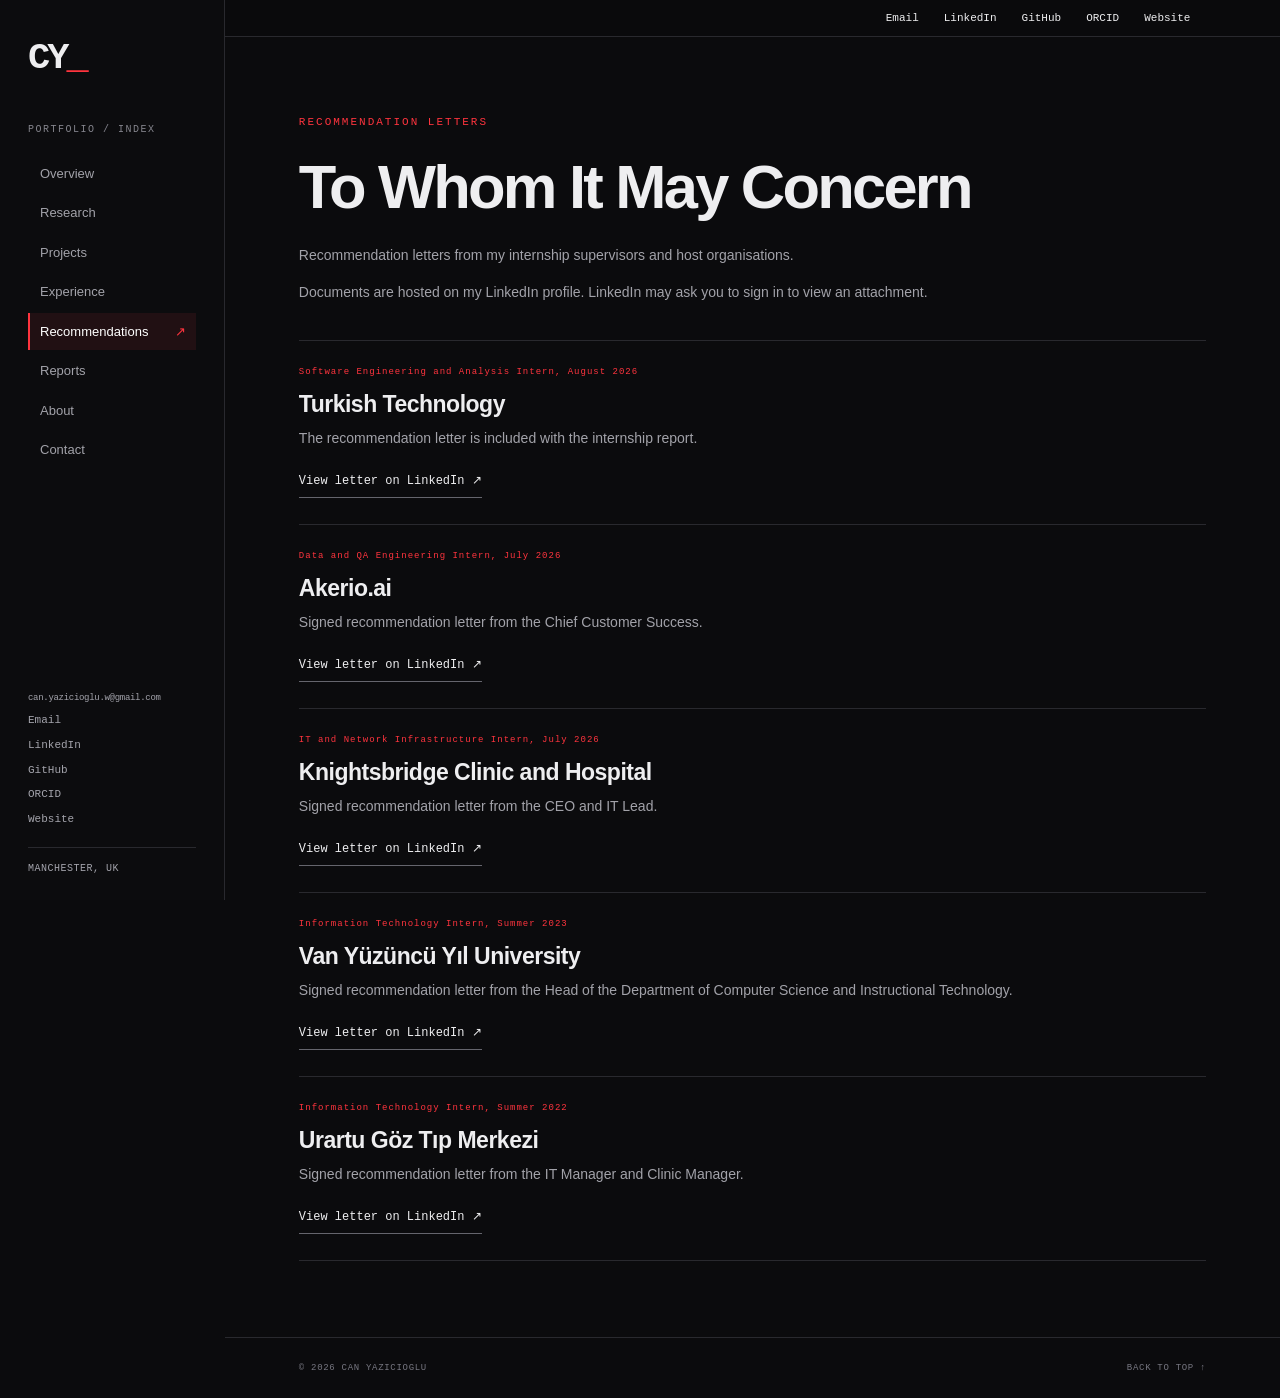
==== site/recommendations.html @ e647d658 "Publish portfolio source with desktop and mobile demonstration" ====
<!doctype html>
<html lang="en"><head><meta charset="utf-8"><meta name="viewport" content="width=device-width,initial-scale=1"><title>To Whom It May Concern | Can Yazıcıoğlu</title><meta name="description" content="Can Yazıcıoğlu — Computer Science at the University of Manchester. Exploring embedded security, cryptographic reverse firewalls and secure systems."><meta name="theme-color" content="#0b0b0d"><link rel="canonical" href="https://canyazicioglu.com/recommendations.html"><link rel="stylesheet" href="style.css"><script src="script.js" defer></script></head>
<body><a class="skip" href="#main">Skip to content</a><aside class="sidebar"><a class="brand" href="/#home" aria-label="Can Yazıcıoğlu home">CY<span>_</span></a><div class="nav-label">PORTFOLIO / INDEX</div><nav aria-label="Main navigation"><a href="/#home" >Overview <span>↗</span></a><a href="/#research">Research <span>↗</span></a><a href="/#projects">Projects <span>↗</span></a><a href="/#experience">Experience <span>↗</span></a><a class="active" aria-current="page" href="/recommendations.html">Recommendations <span>↗</span></a><a href="/reports.html">Reports <span>↗</span></a><a href="/#about">About <span>↗</span></a><a href="/#contact">Contact <span>↗</span></a></nav><div class="sidebar-bottom"><a class="sidebar-email" href="mailto:can.yazicioglu.w@gmail.com">can.yazicioglu.w@gmail.com</a><a href="mailto:can.yazicioglu.w@gmail.com" title="can.yazicioglu.w@gmail.com">Email</a><a href="https://www.linkedin.com/in/canyaziciogluln/">LinkedIn</a><a href="https://github.com/can-yazicioglu">GitHub</a><a href="https://orcid.org/0009-0002-5685-7479">ORCID</a><a href="https://canyazicioglu.com">Website</a><div class="location">MANCHESTER, UK</div></div></aside><div class="contact-bar" aria-label="Contact and profiles"><a href="mailto:can.yazicioglu.w@gmail.com" title="can.yazicioglu.w@gmail.com">Email</a><a href="https://www.linkedin.com/in/canyaziciogluln/">LinkedIn</a><a href="https://github.com/can-yazicioglu">GitHub</a><a href="https://orcid.org/0009-0002-5685-7479">ORCID</a><a href="https://canyazicioglu.com">Website</a></div>
<main id="main"><section class="page-section"><p class="eyebrow">RECOMMENDATION LETTERS</p><h1 class="page-title">To Whom It May Concern</h1><p class="document-intro">Recommendation letters from my internship supervisors and host organisations.</p><p class="document-intro">Documents are hosted on my LinkedIn profile. LinkedIn may ask you to sign in to view an attachment.</p><div class="document-list"><article class="document-row"><p class="tag">Software Engineering and Analysis Intern, August 2026</p><h2>Turkish Technology</h2><p>The recommendation letter is included with the internship report.</p><div class="document-links"><a class="text-link" href="https://www.linkedin.com/in/canyaziciogluln/overlay/Position/2997681952/treasury/?profileId=ACoAAGMi2FgBCQCfMIuw6xW0nV3mj4qx1L047aI">View letter on LinkedIn ↗</a></div></article><article class="document-row"><p class="tag">Data and QA Engineering Intern, July 2026</p><h2>Akerio.ai</h2><p>Signed recommendation letter from the Chief Customer Success.</p><div class="document-links"><a class="text-link" href="https://www.linkedin.com/in/canyaziciogluln/overlay/1787744759761/single-media-viewer/?profileId=ACoAAGMi2FgBCQCfMIuw6xW0nV3mj4qx1L047aI">View letter on LinkedIn ↗</a></div></article><article class="document-row"><p class="tag">IT and Network Infrastructure Intern, July 2026</p><h2>Knightsbridge Clinic and Hospital</h2><p>Signed recommendation letter from the CEO and IT Lead.</p><div class="document-links"><a class="text-link" href="https://www.linkedin.com/in/canyaziciogluln/overlay/1787589689198/single-media-viewer/?profileId=ACoAAGMi2FgBCQCfMIuw6xW0nV3mj4qx1L047aI">View letter on LinkedIn ↗</a></div></article><article class="document-row"><p class="tag">Information Technology Intern, Summer 2023</p><h2>Van Yüzüncü Yıl University</h2><p>Signed recommendation letter from the Head of the Department of Computer Science and Instructional Technology.</p><div class="document-links"><a class="text-link" href="https://www.linkedin.com/in/canyaziciogluln/overlay/1787590093156/single-media-viewer/?profileId=ACoAAGMi2FgBCQCfMIuw6xW0nV3mj4qx1L047aI">View letter on LinkedIn ↗</a></div></article><article class="document-row"><p class="tag">Information Technology Intern, Summer 2022</p><h2>Urartu Göz Tıp Merkezi</h2><p>Signed recommendation letter from the IT Manager and Clinic Manager.</p><div class="document-links"><a class="text-link" href="https://www.linkedin.com/in/canyaziciogluln/overlay/1787590233485/single-media-viewer/?profileId=ACoAAGMi2FgBCQCfMIuw6xW0nV3mj4qx1L047aI">View letter on LinkedIn ↗</a></div></article></div></section><footer><span>© <span id="year">2026</span> CAN YAZICIOGLU</span><a href="/#home">BACK TO TOP ↑</a></footer></main></body></html>
---- site/style.css ----
:root{--bg:#0b0b0d;--panel:#101012;--red:#ff343e;--text:#eeeef0;--muted:#a2a2a9;--line:#29292e;--mono:ui-monospace,SFMono-Regular,Consolas,'Liberation Mono',monospace}*{box-sizing:border-box}html{scroll-behavior:smooth;scroll-padding-top:28px}body{margin:0;background:var(--bg);color:var(--text);font-family:Arial,Helvetica,sans-serif;line-height:1.65}a{color:inherit;text-decoration:none}a:focus-visible{outline:2px solid var(--red);outline-offset:6px}::selection{background:var(--red);color:#fff}.skip{position:fixed;top:-100px;z-index:30;background:var(--red);padding:12px}.skip:focus{top:0}.sidebar{position:fixed;inset:0 auto 0 0;width:225px;border-right:1px solid var(--line);padding:40px 28px 26px;display:flex;flex-direction:column;background:#0c0c0e;z-index:10}.brand{font-family:var(--mono);font-size:37px;font-weight:800;letter-spacing:-3px}.brand span{color:var(--red)}.nav-label{font:10px var(--mono);letter-spacing:1.5px;color:#85858d;margin:68px 0 20px}nav{display:grid;gap:7px}nav a{display:flex;justify-content:space-between;font-size:13px;color:var(--muted);padding:10px 12px;border-left:2px solid transparent}nav a span{opacity:0}nav a:hover,nav a.active{background:#211013;border-left-color:var(--red);color:#fff}nav a.active span,nav a:hover span{opacity:1;color:var(--red)}.sidebar-bottom{margin-top:auto;display:grid;gap:5px;font:11px/1.8 var(--mono);color:#a4a4ac}.sidebar-bottom a:hover{color:var(--red)}.location{border-top:1px solid var(--line);margin-top:23px;padding-top:22px;font-size:10px;letter-spacing:.5px}.location i{display:inline-block;width:5px;height:5px;background:var(--red);margin-right:7px}.location span{color:#66666e;font-size:9px;margin-left:12px}main{margin-left:225px}section{padding:76px 7%;border-bottom:1px solid var(--line);scroll-margin-top:0}.hero{position:relative;min-height:760px;height:100svh;max-height:1100px;overflow:hidden;padding-top:27px;padding-bottom:25px;display:flex;flex-direction:column}.hero header,.hero-foot{display:flex;justify-content:space-between;font:10px var(--mono);letter-spacing:1px;color:#92929b;position:relative;z-index:1}.hero header{padding-bottom:23px;border-bottom:1px solid #ffffff12}.hero-content{position:relative;z-index:1;margin:auto 0;padding:50px 0}.eyebrow{font:11px var(--mono);letter-spacing:2px;color:var(--red);margin:0 0 26px}.dash{display:inline-block;vertical-align:middle;width:27px;height:1px;background:var(--red);margin-right:10px}h1{font-size:clamp(60px,6.6vw,110px);letter-spacing:-.065em;line-height:.99;font-weight:700;margin:0 0 30px}h1 em{font-style:normal;color:var(--red)}.intro{font-size:16px;max-width:510px;color:#b1b1b8;line-height:1.8}.actions{display:flex;align-items:center;gap:30px;margin-top:32px}.button{background:var(--red);color:#080808;font:12px var(--mono);padding:17px 20px;font-weight:700;display:inline-flex;gap:38px}.button:hover{background:#ff636b}.text-link{font:12px var(--mono);display:inline-block;padding:9px 0;border-bottom:1px solid #65656d}.text-link:hover{color:var(--red);border-color:var(--red)}.traces{position:absolute;inset:0;pointer-events:none;background:linear-gradient(90deg,#0b0b0d 10%,transparent 95%),repeating-linear-gradient(90deg,transparent 0,transparent 79px,#ff343e12 80px,transparent 81px),repeating-linear-gradient(0deg,transparent 0,transparent 79px,#ff343e08 80px,transparent 81px)}.traces:before,.traces:after{content:'';position:absolute;width:60%;height:110%;right:-27%;top:-13%;border:1px solid #ff343e44;transform:rotate(34deg);box-shadow:20px 0 0 #ff343e0c,40px 0 0 #ff343e18,60px 0 0 #ff343e0c,80px 0 0 #ff343e12,100px 0 0 #ff343e09}.traces:after{right:-34%;top:38%;height:80%;transform:rotate(64deg);border-color:#ff343e55}.hero-foot{padding-top:20px;border-top:1px solid #ffffff12;font-size:9px}.section-heading{display:flex;justify-content:space-between;gap:20px;align-items:baseline;margin-bottom:28px}.section-heading .eyebrow{margin:0}.section-heading>span{font:9px var(--mono);color:#777781;letter-spacing:1px}h2{font-size:clamp(32px,3.4vw,52px);line-height:1.13;letter-spacing:-1.8px;margin:0 0 35px}h2>span:not(.red){color:#92929b}h3{font-size:21px;line-height:1.3;letter-spacing:-.5px;margin:16px 0}p{color:var(--muted);font-size:14px}p:last-child{margin-bottom:0}.red{color:var(--red)}.research-layout{display:grid;grid-template-columns:1fr 1fr;gap:8%}.tag{font:9px var(--mono);letter-spacing:1px;color:var(--red);margin:0}.projects{display:grid;grid-template-columns:1fr 1fr;border-top:1px solid var(--line);border-left:1px solid var(--line)}.projects article{padding:29px;border-bottom:1px solid var(--line);border-right:1px solid var(--line);display:flex;flex-direction:column;background:linear-gradient(125deg,#ffffff02,transparent)}.projects article:hover{background:#151114}.project-top{display:flex;align-items:center;justify-content:space-between}.symbol{color:var(--red);font-size:24px}.projects h3{font-size:24px;margin:20px 0 4px}.projects h3 a:hover{color:var(--red)}.chips{display:flex;flex-wrap:wrap;gap:8px;margin:14px 0 26px}.chips span{font:9px var(--mono);border:1px solid #303036;padding:5px 8px;color:#b1b1b9}.project-note{font:10px var(--mono);color:#b9b9c1;margin-top:auto;padding-top:10px}.lab-note{display:flex;gap:30px;padding:24px 0}.lab-note span{font:9px var(--mono);color:var(--red);white-space:nowrap;padding-top:6px}.lab-note p{margin:0;font-size:12px}.timeline article{display:grid;grid-template-columns:140px 1fr;border-top:1px solid var(--line);padding:30px 0;gap:30px}.timeline time{font:10px var(--mono);color:var(--red);padding-top:6px}.timeline h3{margin:0}.role{color:#d0d0d5;font-size:12px;margin:8px 0}.small{font:9px var(--mono);color:#777781;letter-spacing:1px}.toolkit>div{border-top:1px solid var(--line);padding:15px 0}.toolkit h3{font:12px var(--mono);margin:0;color:#e3e3e9}.toolkit p{font-size:12px;line-height:1.9;margin:8px 0 0}#contact{background:linear-gradient(130deg,#180e11,transparent 80%)}#contact h2{font-size:clamp(32px,4vw,62px)}.email{font-size:clamp(15px,2.15vw,30px);border-bottom:1px solid #653237;display:inline-block;margin:20px 0 30px;padding-bottom:10px;letter-spacing:-.5px}.email span{color:var(--red);margin-left:20px}.contact-links{display:flex;gap:28px;font:11px var(--mono)}.contact-links a:hover{color:var(--red)}footer{padding:25px 7%;display:flex;justify-content:space-between;font:9px var(--mono);color:#777781;letter-spacing:.7px}@media(min-width:1600px){section{padding-left:10%;padding-right:10%}}@media(max-width:1000px){.sidebar{width:185px;padding:30px 20px}main{margin-left:185px}section{padding:60px 6%}.header-right{display:none}h1{font-size:76px}.research-layout{gap:30px}.projects article{padding:22px}.timeline article{grid-template-columns:100px 1fr}.section-heading>span{display:none}}@media(max-width:700px){html{scroll-padding-top:105px}.sidebar{position:sticky;top:0;width:100%;height:auto;padding:12px 18px;border-right:0;border-bottom:1px solid var(--line)}.brand{font-size:25px;width:max-content;line-height:1.2}.nav-label,.sidebar-bottom{display:none}nav{display:flex;gap:16px;overflow-x:auto;margin-top:10px}nav a{font:10px var(--mono);padding:6px 0;white-space:nowrap;border-left:0;border-bottom:1px solid transparent}nav a.active,nav a:hover{border-left:0;background:none;border-bottom-color:var(--red)}nav a span{display:none}main{margin:0}section{padding:48px 22px}.hero{min-height:650px;height:calc(100svh - 90px);padding-top:20px}h1{font-size:clamp(54px,12vw,80px)}.hero-content{padding:35px 0}.intro{font-size:14px}.hero header{font-size:8px}.hero-foot{font-size:7px;letter-spacing:0}.actions{gap:22px}.button{font-size:10px;gap:20px}.text-link{font-size:10px}.research-layout,.projects{grid-template-columns:1fr}.projects article{padding:25px}.timeline article{grid-template-columns:1fr;gap:12px}.lab-note{display:block}.lab-note p{margin-top:12px}.email{font-size:16px}.email span{margin-left:4px}h2{font-size:35px}.section-heading{margin-bottom:22px}.eyebrow{font-size:10px}.contact-links{gap:24px}footer{padding:22px;font-size:7px}.traces:before{right:-40%}}@media(prefers-reduced-motion:reduce){html{scroll-behavior:auto}}
@media(max-width:700px){nav{gap:0;justify-content:space-between;overflow:visible}nav a{font-size:9px}.hero{min-height:650px}}

/* Professional typography and persistent contact access. */
h1{font-size:clamp(48px,5.2vw,84px);letter-spacing:-.045em;line-height:1.08}.professional-title{font-size:clamp(22px,2.5vw,36px);line-height:1.35;color:var(--red);margin:20px 0 26px;letter-spacing:-.5px}.hero{min-height:680px}.hero-content{padding:40px 0}.nav-label{margin-top:35px}.sidebar{padding-top:28px;padding-bottom:22px;overflow-y:auto}nav{gap:2px}nav a{padding:8px 10px}.sidebar-bottom{padding-top:22px}.sidebar-email{font-size:9px;letter-spacing:-.3px}.sidebar-bottom>.location{margin-top:12px;padding-top:12px}.contact-bar{position:fixed;top:0;left:225px;right:0;z-index:20;display:flex;justify-content:flex-end;gap:25px;background:#0b0b0df5;border-bottom:1px solid var(--line);padding:12px 7%;font:11px var(--mono)}.contact-bar a:hover{color:var(--red)}main{padding-top:40px}html{scroll-padding-top:60px}.hero header{display:none}.contact-links{flex-wrap:wrap}.document-intro{max-width:760px}.document-list{display:grid;gap:0;border-top:1px solid var(--line);margin-top:35px}.document-row{padding:26px 0;border-bottom:1px solid var(--line)}.document-row h2{font-size:23px;letter-spacing:-.5px;margin:0 0 10px}.document-row p{margin:0 0 14px}.document-links{display:flex;gap:24px;flex-wrap:wrap}.page-title{font-size:clamp(40px,4.8vw,70px);margin-bottom:24px}.page-section{min-height:calc(100svh - 110px)}
@media(max-width:1000px){.contact-bar{left:185px}.sidebar-email{font-size:8px}}
@media(max-width:700px){.contact-bar{left:0;top:auto;bottom:0;justify-content:space-between;gap:0;padding:16px 18px;border-top:1px solid var(--line);border-bottom:0;font-size:10px}main{padding-top:0;padding-bottom:48px}nav{flex-wrap:wrap;justify-content:flex-start;gap:2px 17px}nav a{font-size:10px;padding:5px 0}.sidebar{padding:12px 18px;overflow:visible}.hero{height:auto;min-height:600px}.hero-content{padding:50px 0}h1{font-size:46px}.professional-title{font-size:25px}.hero-foot{gap:16px;line-height:1.8}.page-section{padding-top:40px}.page-title{font-size:40px}html{scroll-padding-top:125px}}
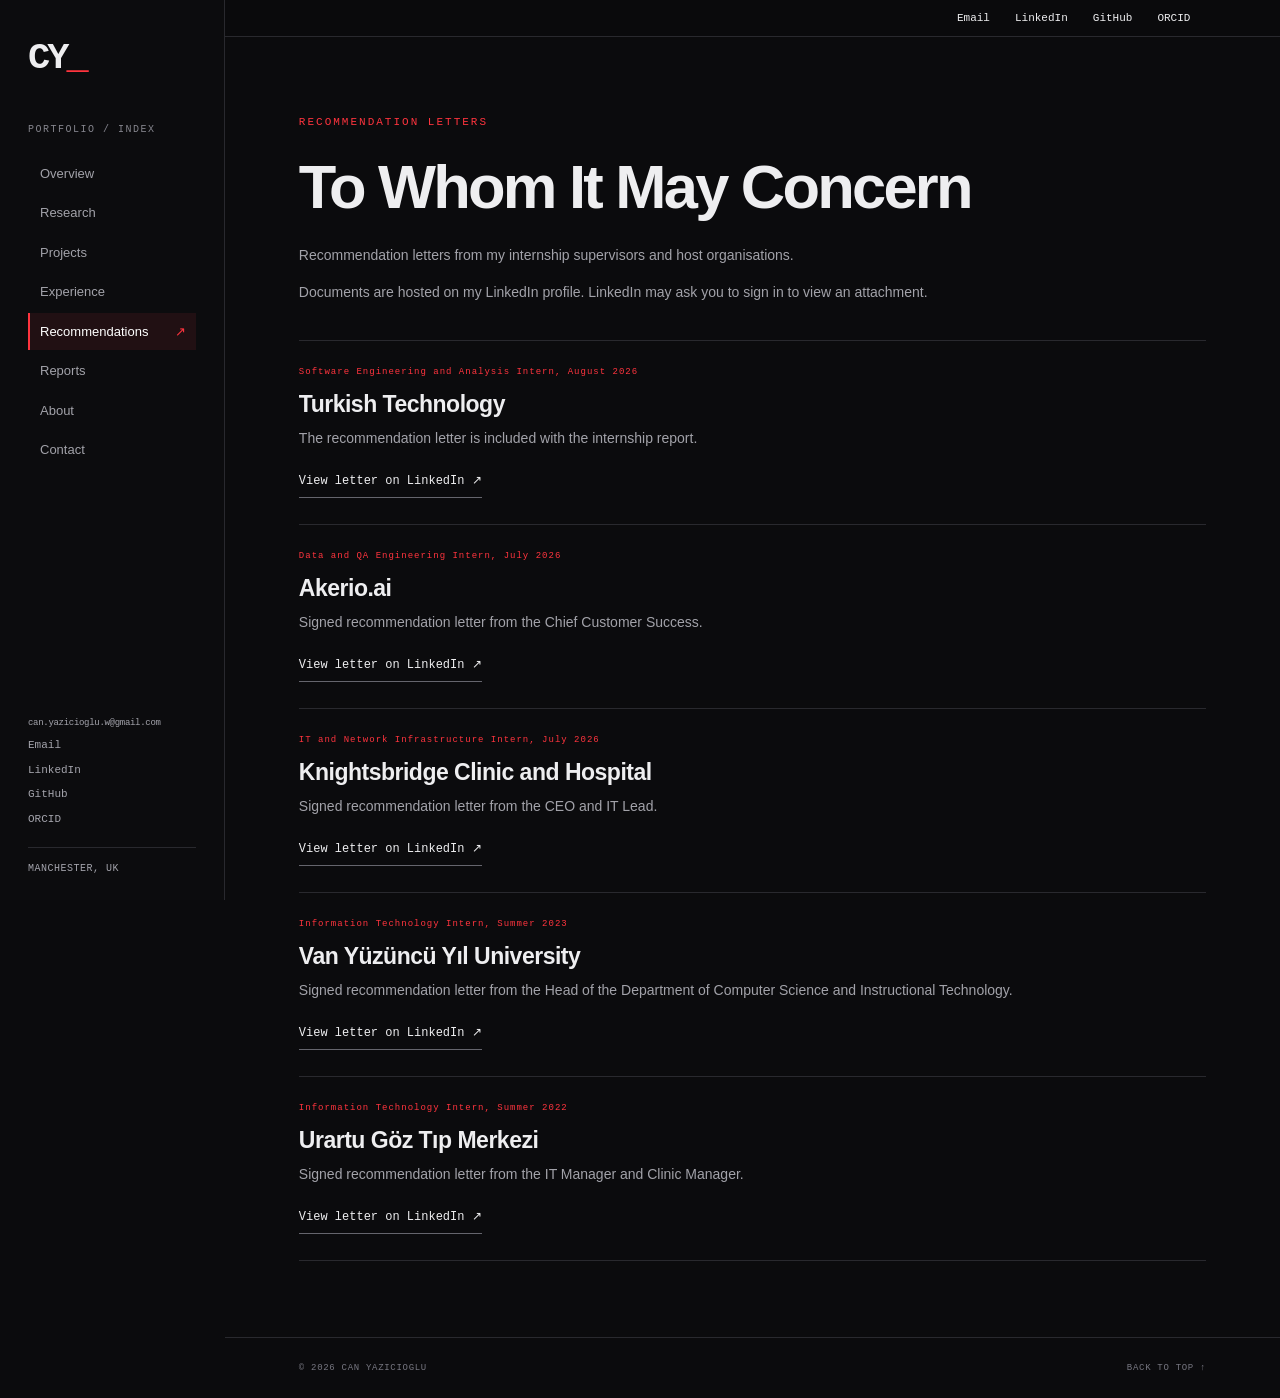
==== commit daa01298: "Remove website self-links and refresh responsive demonstrations" ====
--- a/site/recommendations.html
+++ b/site/recommendations.html
@@ -1,4 +1,4 @@
 <!doctype html>
 <html lang="en"><head><meta charset="utf-8"><meta name="viewport" content="width=device-width,initial-scale=1"><title>To Whom It May Concern | Can Yazıcıoğlu</title><meta name="description" content="Can Yazıcıoğlu — Computer Science at the University of Manchester. Exploring embedded security, cryptographic reverse firewalls and secure systems."><meta name="theme-color" content="#0b0b0d"><link rel="canonical" href="https://canyazicioglu.com/recommendations.html"><link rel="stylesheet" href="style.css"><script src="script.js" defer></script></head>
-<body><a class="skip" href="#main">Skip to content</a><aside class="sidebar"><a class="brand" href="/#home" aria-label="Can Yazıcıoğlu home">CY<span>_</span></a><div class="nav-label">PORTFOLIO / INDEX</div><nav aria-label="Main navigation"><a href="/#home" >Overview <span>↗</span></a><a href="/#research">Research <span>↗</span></a><a href="/#projects">Projects <span>↗</span></a><a href="/#experience">Experience <span>↗</span></a><a class="active" aria-current="page" href="/recommendations.html">Recommendations <span>↗</span></a><a href="/reports.html">Reports <span>↗</span></a><a href="/#about">About <span>↗</span></a><a href="/#contact">Contact <span>↗</span></a></nav><div class="sidebar-bottom"><a class="sidebar-email" href="mailto:can.yazicioglu.w@gmail.com">can.yazicioglu.w@gmail.com</a><a href="mailto:can.yazicioglu.w@gmail.com" title="can.yazicioglu.w@gmail.com">Email</a><a href="https://www.linkedin.com/in/canyaziciogluln/">LinkedIn</a><a href="https://github.com/can-yazicioglu">GitHub</a><a href="https://orcid.org/0009-0002-5685-7479">ORCID</a><a href="https://canyazicioglu.com">Website</a><div class="location">MANCHESTER, UK</div></div></aside><div class="contact-bar" aria-label="Contact and profiles"><a href="mailto:can.yazicioglu.w@gmail.com" title="can.yazicioglu.w@gmail.com">Email</a><a href="https://www.linkedin.com/in/canyaziciogluln/">LinkedIn</a><a href="https://github.com/can-yazicioglu">GitHub</a><a href="https://orcid.org/0009-0002-5685-7479">ORCID</a><a href="https://canyazicioglu.com">Website</a></div>
+<body><a class="skip" href="#main">Skip to content</a><aside class="sidebar"><a class="brand" href="/#home" aria-label="Can Yazıcıoğlu home">CY<span>_</span></a><div class="nav-label">PORTFOLIO / INDEX</div><nav aria-label="Main navigation"><a href="/#home" >Overview <span>↗</span></a><a href="/#research">Research <span>↗</span></a><a href="/#projects">Projects <span>↗</span></a><a href="/#experience">Experience <span>↗</span></a><a class="active" aria-current="page" href="/recommendations.html">Recommendations <span>↗</span></a><a href="/reports.html">Reports <span>↗</span></a><a href="/#about">About <span>↗</span></a><a href="/#contact">Contact <span>↗</span></a></nav><div class="sidebar-bottom"><a class="sidebar-email" href="mailto:can.yazicioglu.w@gmail.com">can.yazicioglu.w@gmail.com</a><a href="mailto:can.yazicioglu.w@gmail.com" title="can.yazicioglu.w@gmail.com">Email</a><a href="https://www.linkedin.com/in/canyaziciogluln/">LinkedIn</a><a href="https://github.com/can-yazicioglu">GitHub</a><a href="https://orcid.org/0009-0002-5685-7479">ORCID</a><div class="location">MANCHESTER, UK</div></div></aside><div class="contact-bar" aria-label="Contact and profiles"><a href="mailto:can.yazicioglu.w@gmail.com" title="can.yazicioglu.w@gmail.com">Email</a><a href="https://www.linkedin.com/in/canyaziciogluln/">LinkedIn</a><a href="https://github.com/can-yazicioglu">GitHub</a><a href="https://orcid.org/0009-0002-5685-7479">ORCID</a></div>
 <main id="main"><section class="page-section"><p class="eyebrow">RECOMMENDATION LETTERS</p><h1 class="page-title">To Whom It May Concern</h1><p class="document-intro">Recommendation letters from my internship supervisors and host organisations.</p><p class="document-intro">Documents are hosted on my LinkedIn profile. LinkedIn may ask you to sign in to view an attachment.</p><div class="document-list"><article class="document-row"><p class="tag">Software Engineering and Analysis Intern, August 2026</p><h2>Turkish Technology</h2><p>The recommendation letter is included with the internship report.</p><div class="document-links"><a class="text-link" href="https://www.linkedin.com/in/canyaziciogluln/overlay/Position/2997681952/treasury/?profileId=ACoAAGMi2FgBCQCfMIuw6xW0nV3mj4qx1L047aI">View letter on LinkedIn ↗</a></div></article><article class="document-row"><p class="tag">Data and QA Engineering Intern, July 2026</p><h2>Akerio.ai</h2><p>Signed recommendation letter from the Chief Customer Success.</p><div class="document-links"><a class="text-link" href="https://www.linkedin.com/in/canyaziciogluln/overlay/1787744759761/single-media-viewer/?profileId=ACoAAGMi2FgBCQCfMIuw6xW0nV3mj4qx1L047aI">View letter on LinkedIn ↗</a></div></article><article class="document-row"><p class="tag">IT and Network Infrastructure Intern, July 2026</p><h2>Knightsbridge Clinic and Hospital</h2><p>Signed recommendation letter from the CEO and IT Lead.</p><div class="document-links"><a class="text-link" href="https://www.linkedin.com/in/canyaziciogluln/overlay/1787589689198/single-media-viewer/?profileId=ACoAAGMi2FgBCQCfMIuw6xW0nV3mj4qx1L047aI">View letter on LinkedIn ↗</a></div></article><article class="document-row"><p class="tag">Information Technology Intern, Summer 2023</p><h2>Van Yüzüncü Yıl University</h2><p>Signed recommendation letter from the Head of the Department of Computer Science and Instructional Technology.</p><div class="document-links"><a class="text-link" href="https://www.linkedin.com/in/canyaziciogluln/overlay/1787590093156/single-media-viewer/?profileId=ACoAAGMi2FgBCQCfMIuw6xW0nV3mj4qx1L047aI">View letter on LinkedIn ↗</a></div></article><article class="document-row"><p class="tag">Information Technology Intern, Summer 2022</p><h2>Urartu Göz Tıp Merkezi</h2><p>Signed recommendation letter from the IT Manager and Clinic Manager.</p><div class="document-links"><a class="text-link" href="https://www.linkedin.com/in/canyaziciogluln/overlay/1787590233485/single-media-viewer/?profileId=ACoAAGMi2FgBCQCfMIuw6xW0nV3mj4qx1L047aI">View letter on LinkedIn ↗</a></div></article></div></section><footer><span>© <span id="year">2026</span> CAN YAZICIOGLU</span><a href="/#home">BACK TO TOP ↑</a></footer></main></body></html>
